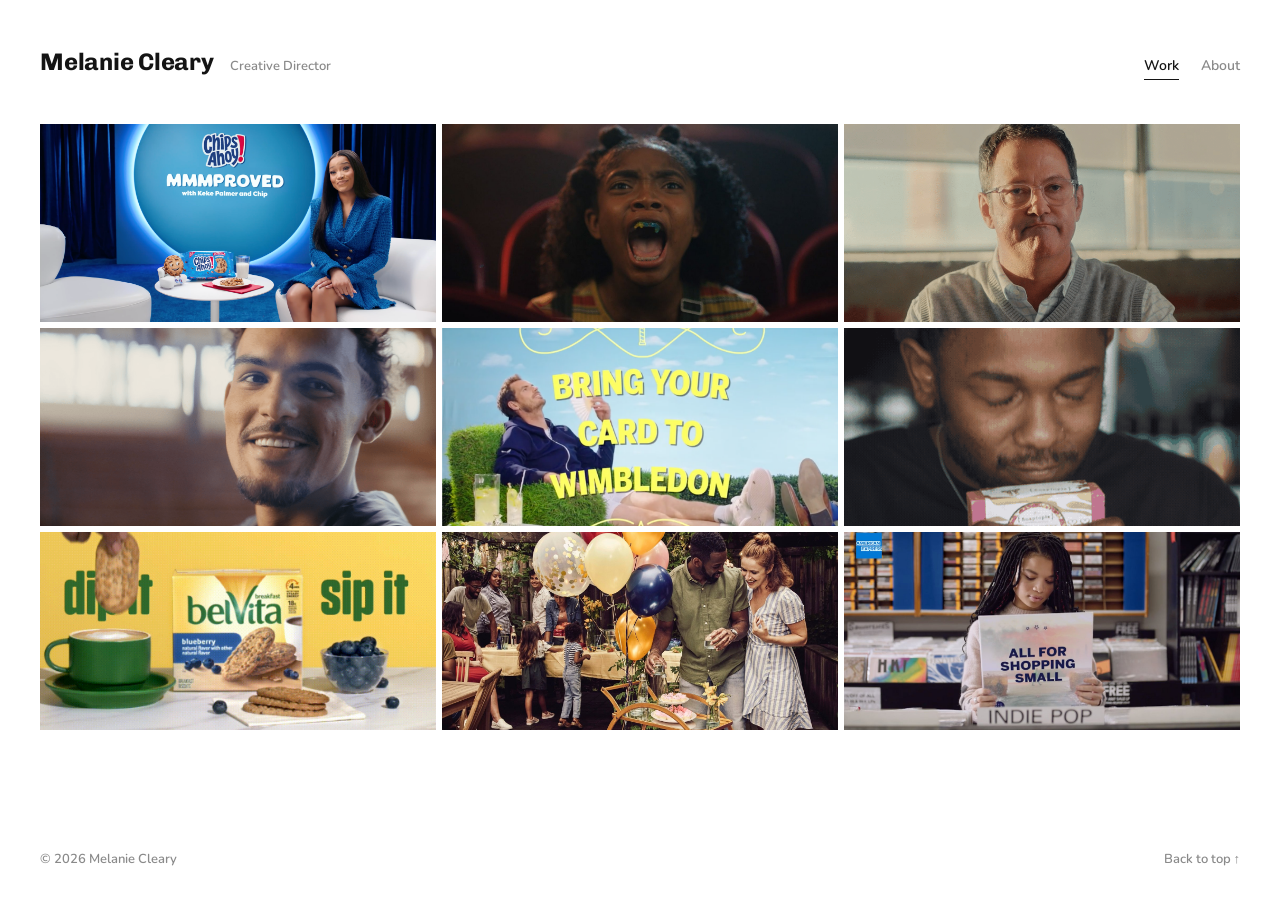
==== site/index.html @ 585d2a27 "Rebuild melaniecleary.com as a static site Static rebuild of the Squarespace portfolio: work grid, A" ====
<!doctype html>
<html lang="en">
<head>
<meta charset="utf-8">
<meta name="viewport" content="width=device-width, initial-scale=1">
<title>Melanie Cleary — Creative Director</title>
<meta name="description" content="Melanie Cleary is a Creative Director with an art direction background, based in New York City. This site is a collection of her work.">
<meta property="og:title" content="Melanie Cleary — Creative Director">
<meta property="og:description" content="Melanie Cleary is a Creative Director with an art direction background, based in New York City. This site is a collection of her work.">
<meta property="og:type" content="website">
<meta property="og:image" content="https://www.melaniecleary.com/assets/img/thumb-chips-ahoy.webp">
<link rel="icon" href="assets/favicon.svg" type="image/svg+xml">
<link rel="preconnect" href="https://fonts.googleapis.com">
<link rel="preconnect" href="https://fonts.gstatic.com" crossorigin>
<link rel="stylesheet" href="https://fonts.googleapis.com/css2?family=Chivo:wght@400;700;900&family=Nunito:ital,wght@0,400;0,600;0,700;1,400&display=swap">
<link rel="stylesheet" href="assets/css/style.css">
</head>
<body class="home">
<a class="skip" href="#main">Skip to content</a>
<header class="site-header wrap">
  <a class="brand" href="">
    <span class="brand-name">Melanie Cleary</span>
    <span class="brand-tag">Creative Director</span>
  </a>
  <nav class="site-nav" aria-label="Main">
    <a href="" aria-current="page">Work</a>
    <a href="about/">About</a>
  </nav>
</header>
<main id="main">
<h1 class="visually-hidden">Selected work</h1><ul class="work-grid wrap"><li><a class="card" href="chips-ahoy/"><img src="assets/img/thumb-chips-ahoy.webp" alt="" loading="eager" decoding="async"><span class="card-title">Chips Ahoy!</span></a></li><li><a class="card" href="invisalign/"><img src="assets/img/thumb-invisalign.jpg" alt="" loading="eager" decoding="async"><span class="card-title">Invisalign</span></a></li><li><a class="card" href="belvita-rise-and-thrive/"><img src="assets/img/thumb-belvita-rise-and-thrive.gif" alt="" loading="eager" decoding="async"><span class="card-title">belVita: Rise &amp; Thrive</span></a></li><li><a class="card" href="trident-trae-young/"><img src="assets/img/thumb-trident-trae-young.png" alt="" loading="lazy" decoding="async"><span class="card-title">Trident + Trae Young</span></a></li><li><a class="card" href="amex-wimbledon/"><img src="assets/img/thumb-amex-wimbledon.png" alt="" loading="lazy" decoding="async"><span class="card-title">AmEx + Wimbledon</span></a></li><li><a class="card" href="shoppingsmallwithshaq/"><img src="assets/img/thumb-shoppingsmallwithshaq.gif" alt="" loading="lazy" decoding="async"><span class="card-title">Shopping Small with Shaq</span></a></li><li><a class="card" href="belvitadipitsipit/"><img src="assets/img/thumb-belvitadipitsipit.gif" alt="" loading="lazy" decoding="async"><span class="card-title">belVita: Dip It Sip It</span></a></li><li><a class="card" href="pay-it-plan-it/"><img src="assets/img/thumb-pay-it-plan-it.jpg" alt="" loading="lazy" decoding="async"><span class="card-title">Pay It Plan It</span></a></li><li><a class="card" href="shop-small/"><img src="assets/img/thumb-shop-small.jpg" alt="" loading="lazy" decoding="async"><span class="card-title">Shop Small</span></a></li></ul>
</main>
<footer class="site-footer wrap">
  <span>© 2026 Melanie Cleary</span>
  <a href="#main" class="to-top">Back to top ↑</a>
</footer>
<script src="assets/js/main.js" defer></script>
</body>
</html>
---- site/assets/css/style.css ----
:root {
  --bg: #ffffff;
  --fg: #141414;
  --muted: #8a8a8a;
  --line: #e7e7e7;
  --tile: #f2f2f2;
  --accent: #141414;
  --gutter: clamp(16px, 4vw, 40px);
  --gap: 6px;
  --max: 1280px;
  --head: "Chivo", "Helvetica Neue", Arial, sans-serif;
  --body: "Nunito", "Helvetica Neue", Arial, sans-serif;
}

@media (prefers-color-scheme: dark) {
  :root {
    --bg: #111111;
    --fg: #f1f1f1;
    --muted: #9a9a9a;
    --line: #2a2a2a;
    --tile: #1c1c1c;
    --accent: #f1f1f1;
  }
}

*, *::before, *::after { box-sizing: border-box; }

html { -webkit-text-size-adjust: 100%; scroll-behavior: smooth; }

body {
  margin: 0;
  background: var(--bg);
  color: var(--fg);
  font: 400 17px/1.7 var(--body);
  -webkit-font-smoothing: antialiased;
  min-height: 100vh;
  display: flex;
  flex-direction: column;
}

main { flex: 1; }

img, iframe { display: block; max-width: 100%; }

a { color: inherit; }

figure { margin: 0; }

.wrap {
  width: 100%;
  max-width: var(--max);
  margin-inline: auto;
  padding-inline: var(--gutter);
}

.visually-hidden {
  position: absolute !important;
  width: 1px; height: 1px;
  overflow: hidden; clip: rect(0 0 0 0); white-space: nowrap;
}

.skip {
  position: absolute; left: 8px; top: -100px;
  background: var(--fg); color: var(--bg);
  padding: 6px 12px; z-index: 10; text-decoration: none;
}
.skip:focus { top: 8px; }

:focus-visible { outline: 2px solid var(--accent); outline-offset: 3px; }

/* Header ---------------------------------------------------------------- */

.site-header {
  display: flex;
  align-items: baseline;
  justify-content: space-between;
  gap: 16px;
  padding-top: clamp(24px, 5vw, 48px);
  padding-bottom: clamp(24px, 4vw, 44px);
}

.brand {
  display: flex;
  align-items: baseline;
  flex-wrap: wrap;
  column-gap: 16px;
  text-decoration: none;
}

.brand-name {
  font: 700 clamp(20px, 2.4vw, 24px)/1.2 var(--head);
  letter-spacing: -0.01em;
}

.brand-tag {
  font: 600 13px/1.2 var(--body);
  color: var(--muted);
}

.site-nav { display: flex; gap: 22px; }

.site-nav a {
  font: 600 14px/1 var(--body);
  color: var(--muted);
  text-decoration: none;
  padding-block: 6px;
  border-bottom: 1px solid transparent;
  transition: color .2s;
}
.site-nav a:hover { color: var(--fg); }
.site-nav a[aria-current="page"] { color: var(--fg); border-bottom-color: currentColor; }

/* Work grid -------------------------------------------------------------- */

.work-grid {
  list-style: none;
  margin: 0 auto;
  display: grid;
  grid-template-columns: repeat(3, 1fr);
  gap: var(--gap);
}

.card {
  position: relative;
  display: block;
  aspect-ratio: 2 / 1;
  overflow: hidden;
  background: var(--tile);
  text-decoration: none;
}

.card img {
  width: 100%; height: 100%;
  object-fit: cover;
  transition: transform .6s cubic-bezier(.2, .7, .2, 1), filter .4s;
}

.card-title {
  position: absolute; inset: 0;
  display: flex; align-items: center; justify-content: center;
  padding: 16px;
  text-align: center;
  font: 700 clamp(16px, 1.6vw, 22px)/1.2 var(--head);
  color: #fff;
  background: rgba(0, 0, 0, .45);
  opacity: 0;
  transition: opacity .3s;
}

.card:hover img, .card:focus-visible img { transform: scale(1.04); }
.card:hover .card-title, .card:focus-visible .card-title { opacity: 1; }

@media (hover: none) {
  .card { aspect-ratio: auto; background: none; }
  .card img { aspect-ratio: 2 / 1; background: var(--tile); }
  .card-title {
    position: static; opacity: 1; background: none; color: var(--fg);
    justify-content: flex-start; padding: 8px 0 14px; font-size: 15px;
  }
}

@media (max-width: 900px) { .work-grid { grid-template-columns: repeat(2, 1fr); } }
@media (max-width: 560px) { .work-grid { grid-template-columns: 1fr; } }

/* Project pages ---------------------------------------------------------- */

.project-head { margin-bottom: clamp(24px, 4vw, 40px); }

.project-head h1 {
  margin: 0;
  font: 900 clamp(34px, 6vw, 64px)/1.02 var(--head);
  letter-spacing: -0.02em;
}

.kicker, .subtitle { margin: 0; color: var(--muted); }
.kicker { font: 700 13px/1.4 var(--body); letter-spacing: .08em; text-transform: uppercase; margin-bottom: 10px; }
.subtitle { font: 400 clamp(18px, 2.2vw, 24px)/1.3 var(--head); margin-top: 10px; }

.project-body {
  display: flex;
  flex-direction: column;
  gap: clamp(20px, 3vw, 32px);
}

.prose { max-width: 70ch; }
.prose p { margin: 0 0 1em; }
.prose p:last-child { margin-bottom: 0; }
.prose a { text-underline-offset: 3px; }

.project-body > .prose { margin-block: clamp(8px, 2vw, 20px); }

.media { background: var(--tile); }
.media.video { width: 100%; }
.media.video iframe { width: 100%; height: 100%; border: 0; }
.media.image { background: none; }
.media.image img { width: 100%; height: auto; }

/* Single tall videos shouldn't fill the whole column. */
.project-body > .media.is-tall { max-width: 460px; margin-inline: auto; }

.row {
  display: grid;
  grid-template-columns: repeat(var(--cols), minmax(0, 1fr));
  gap: clamp(12px, 2vw, 24px);
  align-items: start;
}
.row-center { align-items: center; }
.row > .prose { padding: clamp(0px, 2vw, 24px); }

@media (max-width: 720px) {
  .row { grid-template-columns: repeat(min(var(--cols), 2), minmax(0, 1fr)); }
  .row > .prose { grid-column: 1 / -1; padding: 0; }
}
@media (max-width: 460px) {
  .row:has(> .is-tall) { grid-template-columns: 1fr; }
  .row > .is-tall { max-width: 360px; margin-inline: auto; width: 100%; }
}

.meta-list {
  border-top: 1px solid var(--line);
  padding-top: 18px;
  max-width: 70ch;
}
.meta-list h2 {
  margin: 0 0 10px;
  font: 700 12px/1.4 var(--body);
  letter-spacing: .1em;
  text-transform: uppercase;
  color: var(--muted);
}
.meta-list dl { margin: 0; display: grid; gap: 8px; }
.meta-list dl > div { display: grid; grid-template-columns: minmax(120px, 13em) 1fr; gap: 16px; }
.meta-list dt { font-weight: 700; }
.meta-list dd { margin: 0; }
@media (max-width: 560px) {
  .meta-list dl > div { grid-template-columns: 1fr; gap: 0; }
}

.gallery {
  display: grid;
  grid-template-columns: repeat(3, minmax(0, 1fr));
  gap: var(--gap);
}
.gallery-item { display: block; aspect-ratio: 4 / 3; overflow: hidden; background: var(--tile); cursor: zoom-in; }
.gallery-item img { width: 100%; height: 100%; object-fit: cover; transition: transform .5s; }
.gallery-item:hover img { transform: scale(1.03); }
@media (max-width: 560px) { .gallery { grid-template-columns: repeat(2, minmax(0, 1fr)); } }

/* Prev / next ------------------------------------------------------------ */

.pager {
  display: grid;
  grid-template-columns: 1fr auto 1fr;
  align-items: center;
  gap: 16px;
  margin-top: clamp(56px, 8vw, 96px);
  padding-top: 28px;
  border-top: 1px solid var(--line);
}
.pager::before { content: none; }
.pager-link { text-decoration: none; display: flex; flex-direction: column; gap: 2px; }
.pager-link span { font: 600 12px/1.4 var(--body); color: var(--muted); letter-spacing: .08em; text-transform: uppercase; }
.pager-link strong { font: 700 clamp(16px, 2vw, 22px)/1.25 var(--head); }
.pager-link:hover strong { text-decoration: underline; text-underline-offset: 4px; }
.pager-link.next { text-align: right; align-items: flex-end; }
.pager-all { font: 600 14px/1 var(--body); color: var(--muted); text-decoration: none; }
.pager-all:hover { color: var(--fg); }
@media (max-width: 560px) {
  .pager { grid-template-columns: 1fr 1fr; }
  .pager-all { grid-column: 1 / -1; grid-row: 2; text-align: center; padding-top: 8px; }
}

/* About ------------------------------------------------------------------ */

.about {
  display: grid;
  grid-template-columns: minmax(0, 1fr) minmax(0, 1fr);
  gap: clamp(32px, 6vw, 80px);
  align-items: start;
}
.about .lead { font-size: clamp(18px, 1.8vw, 21px); line-height: 1.6; }
.about .lead p:first-child { font: 900 clamp(34px, 5vw, 56px)/1 var(--head); margin-bottom: .5em; letter-spacing: -0.02em; }
.facts { margin: 36px 0 0; display: grid; gap: 18px; }
.facts dt {
  font: 700 12px/1.4 var(--body);
  letter-spacing: .1em;
  text-transform: uppercase;
  color: var(--muted);
}
.facts dd { margin: 2px 0 0; }
.about-photo img { width: 100%; height: auto; background: var(--tile); }
@media (max-width: 820px) {
  .about { grid-template-columns: 1fr; }
  .about-photo { max-width: 520px; }
}

.notfound { padding-block: 40px; }
.notfound h1 { font: 900 clamp(34px, 6vw, 56px)/1.05 var(--head); margin: 0 0 12px; }

/* Footer ----------------------------------------------------------------- */

.site-footer {
  display: flex;
  justify-content: space-between;
  gap: 16px;
  padding-top: clamp(48px, 8vw, 88px);
  padding-bottom: 32px;
  font: 600 13px/1.4 var(--body);
  color: var(--muted);
}
.site-footer a { text-decoration: none; }
.site-footer a:hover { color: var(--fg); }

/* Lightbox --------------------------------------------------------------- */

.lightbox {
  border: 0;
  padding: 0;
  max-width: 100vw;
  max-height: 100vh;
  width: 100vw;
  height: 100vh;
  background: rgba(10, 10, 10, .94);
  color: #fff;
}
.lightbox::backdrop { background: transparent; }
.lightbox[open] { display: flex; align-items: center; justify-content: center; }
.lightbox img { max-width: calc(100vw - 32px); max-height: calc(100vh - 120px); width: auto; height: auto; }
.lightbox button {
  position: absolute;
  background: none; border: 0; color: #fff;
  font: 400 30px/1 var(--head);
  padding: 16px; cursor: pointer; opacity: .8;
}
.lightbox button:hover { opacity: 1; }
.lb-close { top: 8px; right: 8px; }
.lb-prev { left: 4px; top: 50%; transform: translateY(-50%); }
.lb-next { right: 4px; top: 50%; transform: translateY(-50%); }
.lb-count { position: absolute; bottom: 20px; left: 0; right: 0; text-align: center; font: 600 13px/1 var(--body); opacity: .7; }

@media (prefers-reduced-motion: reduce) {
  html { scroll-behavior: auto; }
  *, *::before, *::after { transition: none !important; }
}
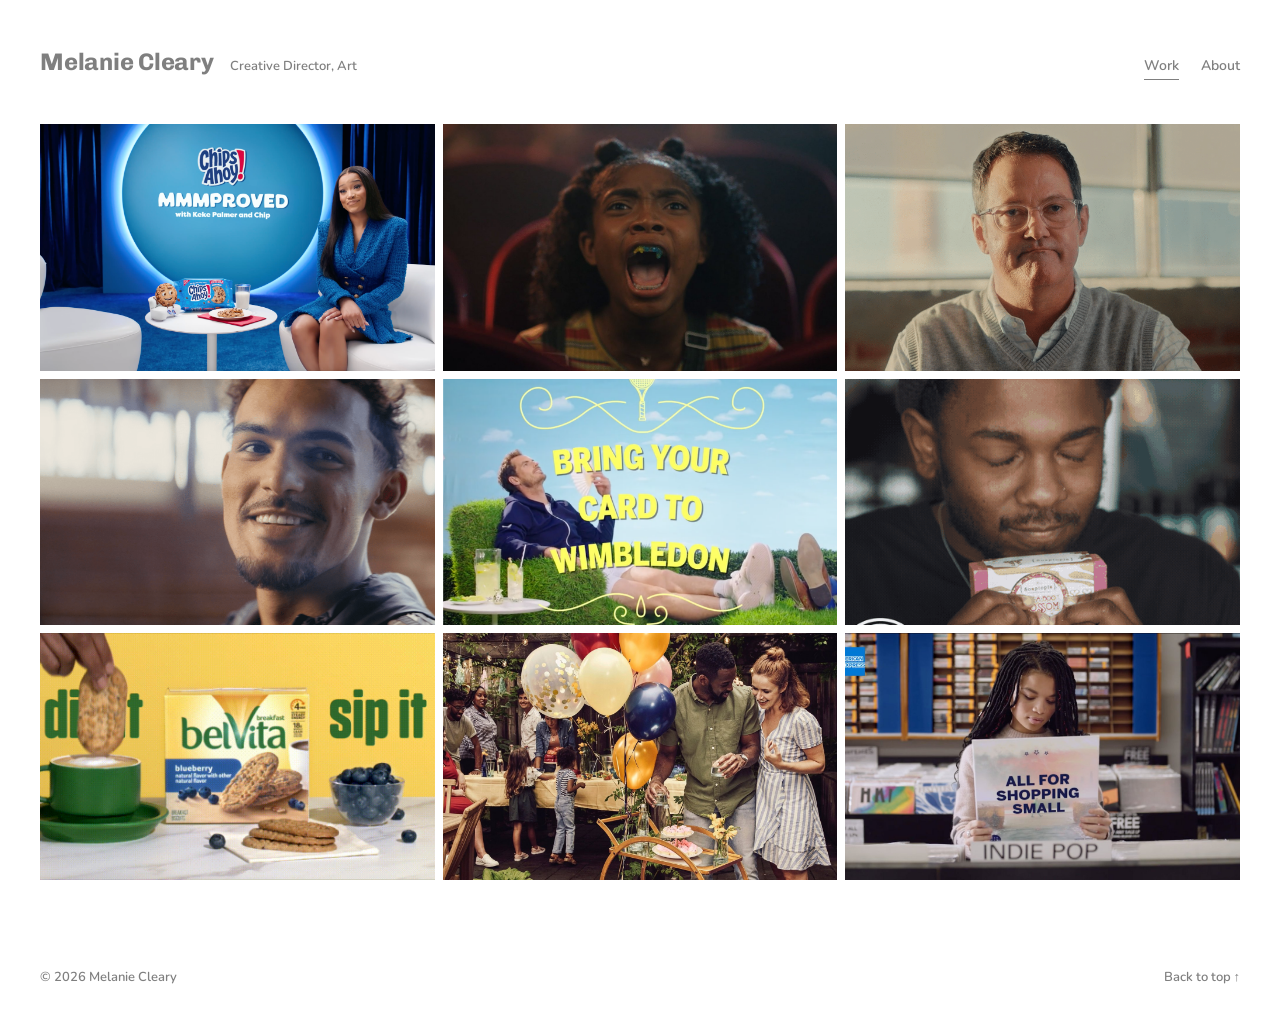
==== commit 6941edf0: "Gray text, larger home grid, full work grid under each project - Tagline reads "Creative Director, A" ====
--- a/site/index.html
+++ b/site/index.html
@@ -3,9 +3,9 @@
 <head>
 <meta charset="utf-8">
 <meta name="viewport" content="width=device-width, initial-scale=1">
-<title>Melanie Cleary — Creative Director</title>
+<title>Melanie Cleary — Creative Director, Art</title>
 <meta name="description" content="Melanie Cleary is a Creative Director with an art direction background, based in New York City. This site is a collection of her work.">
-<meta property="og:title" content="Melanie Cleary — Creative Director">
+<meta property="og:title" content="Melanie Cleary — Creative Director, Art">
 <meta property="og:description" content="Melanie Cleary is a Creative Director with an art direction background, based in New York City. This site is a collection of her work.">
 <meta property="og:type" content="website">
 <meta property="og:image" content="https://www.melaniecleary.com/assets/img/thumb-chips-ahoy.webp">
@@ -20,7 +20,7 @@
 <header class="site-header wrap">
   <a class="brand" href="">
     <span class="brand-name">Melanie Cleary</span>
-    <span class="brand-tag">Creative Director</span>
+    <span class="brand-tag">Creative Director, Art</span>
   </a>
   <nav class="site-nav" aria-label="Main">
     <a href="" aria-current="page">Work</a>
@@ -28,7 +28,7 @@
   </nav>
 </header>
 <main id="main">
-<h1 class="visually-hidden">Selected work</h1><ul class="work-grid wrap"><li><a class="card" href="chips-ahoy/"><img src="assets/img/thumb-chips-ahoy.webp" alt="" loading="eager" decoding="async"><span class="card-title">Chips Ahoy!</span></a></li><li><a class="card" href="invisalign/"><img src="assets/img/thumb-invisalign.jpg" alt="" loading="eager" decoding="async"><span class="card-title">Invisalign</span></a></li><li><a class="card" href="belvita-rise-and-thrive/"><img src="assets/img/thumb-belvita-rise-and-thrive.gif" alt="" loading="eager" decoding="async"><span class="card-title">belVita: Rise &amp; Thrive</span></a></li><li><a class="card" href="trident-trae-young/"><img src="assets/img/thumb-trident-trae-young.png" alt="" loading="lazy" decoding="async"><span class="card-title">Trident + Trae Young</span></a></li><li><a class="card" href="amex-wimbledon/"><img src="assets/img/thumb-amex-wimbledon.png" alt="" loading="lazy" decoding="async"><span class="card-title">AmEx + Wimbledon</span></a></li><li><a class="card" href="shoppingsmallwithshaq/"><img src="assets/img/thumb-shoppingsmallwithshaq.gif" alt="" loading="lazy" decoding="async"><span class="card-title">Shopping Small with Shaq</span></a></li><li><a class="card" href="belvitadipitsipit/"><img src="assets/img/thumb-belvitadipitsipit.gif" alt="" loading="lazy" decoding="async"><span class="card-title">belVita: Dip It Sip It</span></a></li><li><a class="card" href="pay-it-plan-it/"><img src="assets/img/thumb-pay-it-plan-it.jpg" alt="" loading="lazy" decoding="async"><span class="card-title">Pay It Plan It</span></a></li><li><a class="card" href="shop-small/"><img src="assets/img/thumb-shop-small.jpg" alt="" loading="lazy" decoding="async"><span class="card-title">Shop Small</span></a></li></ul>
+<h1 class="visually-hidden">Selected work</h1><div class="grid-wrap"><ul class="work-grid"><li><a class="card" href="chips-ahoy/"><img src="assets/img/thumb-chips-ahoy.webp" alt="" loading="eager" decoding="async"><span class="card-title">Chips Ahoy!</span></a></li><li><a class="card" href="invisalign/"><img src="assets/img/thumb-invisalign.jpg" alt="" loading="eager" decoding="async"><span class="card-title">Invisalign</span></a></li><li><a class="card" href="belvita-rise-and-thrive/"><img src="assets/img/thumb-belvita-rise-and-thrive.gif" alt="" loading="eager" decoding="async"><span class="card-title">belVita: Rise &amp; Thrive</span></a></li><li><a class="card" href="trident-trae-young/"><img src="assets/img/thumb-trident-trae-young.png" alt="" loading="lazy" decoding="async"><span class="card-title">Trident + Trae Young</span></a></li><li><a class="card" href="amex-wimbledon/"><img src="assets/img/thumb-amex-wimbledon.png" alt="" loading="lazy" decoding="async"><span class="card-title">AmEx + Wimbledon</span></a></li><li><a class="card" href="shoppingsmallwithshaq/"><img src="assets/img/thumb-shoppingsmallwithshaq.gif" alt="" loading="lazy" decoding="async"><span class="card-title">Shopping Small with Shaq</span></a></li><li><a class="card" href="belvitadipitsipit/"><img src="assets/img/thumb-belvitadipitsipit.gif" alt="" loading="lazy" decoding="async"><span class="card-title">belVita: Dip It Sip It</span></a></li><li><a class="card" href="pay-it-plan-it/"><img src="assets/img/thumb-pay-it-plan-it.jpg" alt="" loading="lazy" decoding="async"><span class="card-title">Pay It Plan It</span></a></li><li><a class="card" href="shop-small/"><img src="assets/img/thumb-shop-small.jpg" alt="" loading="lazy" decoding="async"><span class="card-title">Shop Small</span></a></li></ul></div>
 </main>
 <footer class="site-footer wrap">
   <span>© 2026 Melanie Cleary</span>
--- a/site/assets/css/style.css
+++ b/site/assets/css/style.css
@@ -1,26 +1,18 @@
 :root {
+  color-scheme: light;
   --bg: #ffffff;
-  --fg: #141414;
-  --muted: #8a8a8a;
-  --line: #e7e7e7;
-  --tile: #f2f2f2;
-  --accent: #141414;
+  --fg: rgb(0 0 0 / .5);
+  --muted: rgb(0 0 0 / .5);
+  --hover: #000000;
+  --line: #ececec;
+  --tile: #f4f4f4;
+  --accent: #000000;
   --gutter: clamp(16px, 4vw, 40px);
-  --gap: 6px;
+  --gap: 8px;
   --max: 1280px;
+  --max-wide: 1760px;
   --head: "Chivo", "Helvetica Neue", Arial, sans-serif;
   --body: "Nunito", "Helvetica Neue", Arial, sans-serif;
-}
-
-@media (prefers-color-scheme: dark) {
-  :root {
-    --bg: #111111;
-    --fg: #f1f1f1;
-    --muted: #9a9a9a;
-    --line: #2a2a2a;
-    --tile: #1c1c1c;
-    --accent: #f1f1f1;
-  }
 }
 
 *, *::before, *::after { box-sizing: border-box; }
@@ -70,6 +62,8 @@
 
 /* Header ---------------------------------------------------------------- */
 
+.site-header, .site-footer { max-width: var(--max-wide); }
+
 .site-header {
   display: flex;
   align-items: baseline;
@@ -86,6 +80,7 @@
   column-gap: 16px;
   text-decoration: none;
 }
+.brand:hover .brand-name { color: var(--hover); }
 
 .brand-name {
   font: 700 clamp(20px, 2.4vw, 24px)/1.2 var(--head);
@@ -107,14 +102,22 @@
   border-bottom: 1px solid transparent;
   transition: color .2s;
 }
-.site-nav a:hover { color: var(--fg); }
-.site-nav a[aria-current="page"] { color: var(--fg); border-bottom-color: currentColor; }
+.site-nav a:hover { color: var(--hover); }
+.site-nav a[aria-current="page"] { border-bottom-color: currentColor; }
 
 /* Work grid -------------------------------------------------------------- */
+
+.grid-wrap {
+  width: 100%;
+  max-width: var(--max-wide);
+  margin-inline: auto;
+  padding-inline: var(--gutter);
+}
 
 .work-grid {
   list-style: none;
-  margin: 0 auto;
+  margin: 0;
+  padding: 0;
   display: grid;
   grid-template-columns: repeat(3, 1fr);
   gap: var(--gap);
@@ -123,7 +126,7 @@
 .card {
   position: relative;
   display: block;
-  aspect-ratio: 2 / 1;
+  aspect-ratio: 16 / 10;
   overflow: hidden;
   background: var(--tile);
   text-decoration: none;
@@ -152,12 +155,16 @@
 
 @media (hover: none) {
   .card { aspect-ratio: auto; background: none; }
-  .card img { aspect-ratio: 2 / 1; background: var(--tile); }
+  .card img { aspect-ratio: 16 / 10; background: var(--tile); }
   .card-title {
     position: static; opacity: 1; background: none; color: var(--fg);
+    font-family: var(--body); font-weight: 600;
     justify-content: flex-start; padding: 8px 0 14px; font-size: 15px;
   }
 }
+
+/* On a project page, the grid marks the project you're on. */
+.card[aria-current="page"] .card-title { opacity: 1; }
 
 @media (max-width: 900px) { .work-grid { grid-template-columns: repeat(2, 1fr); } }
 @media (max-width: 560px) { .work-grid { grid-template-columns: 1fr; } }
@@ -186,6 +193,7 @@
 .prose p { margin: 0 0 1em; }
 .prose p:last-child { margin-bottom: 0; }
 .prose a { text-underline-offset: 3px; }
+.prose a:hover { color: var(--hover); }
 
 .project-body > .prose { margin-block: clamp(8px, 2vw, 20px); }
 
@@ -246,28 +254,12 @@
 .gallery-item:hover img { transform: scale(1.03); }
 @media (max-width: 560px) { .gallery { grid-template-columns: repeat(2, minmax(0, 1fr)); } }
 
-/* Prev / next ------------------------------------------------------------ */
-
-.pager {
-  display: grid;
-  grid-template-columns: 1fr auto 1fr;
-  align-items: center;
-  gap: 16px;
+/* All work, under each project ------------------------------------------ */
+
+.more-work {
   margin-top: clamp(56px, 8vw, 96px);
-  padding-top: 28px;
+  padding-top: clamp(32px, 4vw, 48px);
   border-top: 1px solid var(--line);
-}
-.pager::before { content: none; }
-.pager-link { text-decoration: none; display: flex; flex-direction: column; gap: 2px; }
-.pager-link span { font: 600 12px/1.4 var(--body); color: var(--muted); letter-spacing: .08em; text-transform: uppercase; }
-.pager-link strong { font: 700 clamp(16px, 2vw, 22px)/1.25 var(--head); }
-.pager-link:hover strong { text-decoration: underline; text-underline-offset: 4px; }
-.pager-link.next { text-align: right; align-items: flex-end; }
-.pager-all { font: 600 14px/1 var(--body); color: var(--muted); text-decoration: none; }
-.pager-all:hover { color: var(--fg); }
-@media (max-width: 560px) {
-  .pager { grid-template-columns: 1fr 1fr; }
-  .pager-all { grid-column: 1 / -1; grid-row: 2; text-align: center; padding-top: 8px; }
 }
 
 /* About ------------------------------------------------------------------ */
@@ -309,7 +301,7 @@
   color: var(--muted);
 }
 .site-footer a { text-decoration: none; }
-.site-footer a:hover { color: var(--fg); }
+.site-footer a:hover { color: var(--hover); }
 
 /* Lightbox --------------------------------------------------------------- */
 
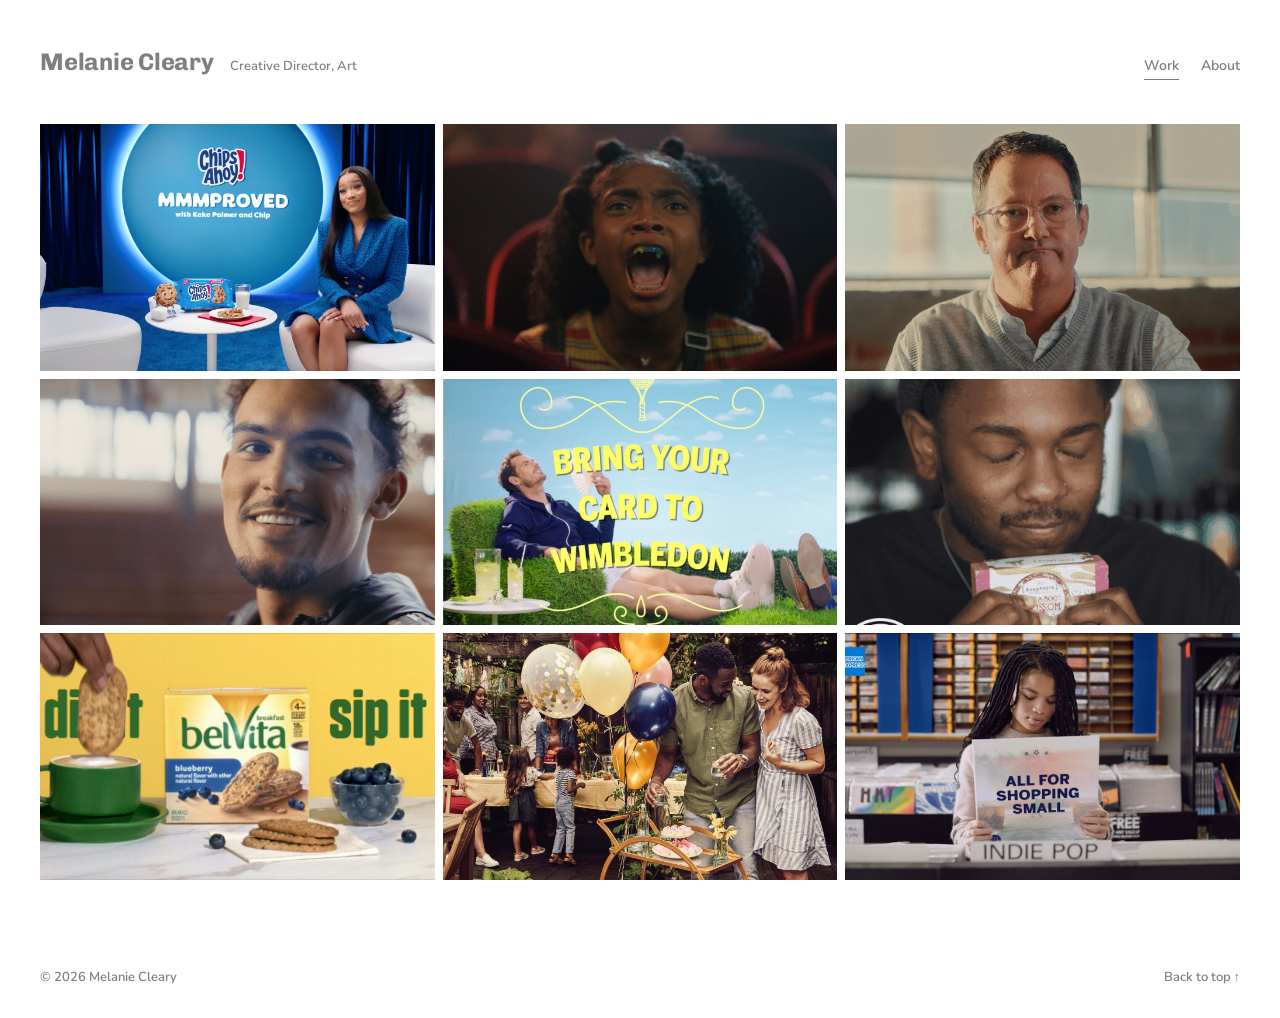
==== commit ff8c6f2e: "Use melaniecleary.com (no www) as the site address www now redirects to the bare domain via a Cloudf" ====
--- a/site/index.html
+++ b/site/index.html
@@ -8,7 +8,7 @@
 <meta property="og:title" content="Melanie Cleary — Creative Director, Art">
 <meta property="og:description" content="Melanie Cleary is a Creative Director with an art direction background, based in New York City. This site is a collection of her work.">
 <meta property="og:type" content="website">
-<meta property="og:image" content="https://www.melaniecleary.com/assets/img/thumb-chips-ahoy.webp">
+<meta property="og:image" content="https://melaniecleary.com/assets/img/thumb-chips-ahoy.webp">
 <link rel="icon" href="assets/favicon.svg" type="image/svg+xml">
 <link rel="preconnect" href="https://fonts.googleapis.com">
 <link rel="preconnect" href="https://fonts.gstatic.com" crossorigin>
--- a/site/assets/css/style.css
+++ b/site/assets/css/style.css
@@ -62,7 +62,7 @@
 
 /* Header ---------------------------------------------------------------- */
 
-.site-header, .site-footer { max-width: var(--max-wide); }
+.site-header, .site-footer, .project { max-width: var(--max-wide); }
 
 .site-header {
   display: flex;
@@ -195,7 +195,9 @@
 .prose a { text-underline-offset: 3px; }
 .prose a:hover { color: var(--hover); }
 
-.project-body > .prose { margin-block: clamp(8px, 2vw, 20px); }
+/* Project copy runs three quarters of the way across the page. */
+.project-body > .prose { margin-block: clamp(8px, 2vw, 20px); max-width: 75%; }
+@media (max-width: 720px) { .project-body > .prose { max-width: none; } }
 
 .media { background: var(--tile); }
 .media.video { width: 100%; }
@@ -203,6 +205,9 @@
 .media.image { background: none; }
 .media.image img { width: 100%; height: auto; }
 
+/* Full-width videos stay short enough to fit on screen. */
+.project-body > .media.video { width: min(100%, calc(85vh * var(--r))); }
+
 /* Single tall videos shouldn't fill the whole column. */
 .project-body > .media.is-tall { max-width: 460px; margin-inline: auto; }
 
@@ -227,7 +232,7 @@
 .meta-list {
   border-top: 1px solid var(--line);
   padding-top: 18px;
-  max-width: 70ch;
+  max-width: 75%;
 }
 .meta-list h2 {
   margin: 0 0 10px;
@@ -240,6 +245,7 @@
 .meta-list dl > div { display: grid; grid-template-columns: minmax(120px, 13em) 1fr; gap: 16px; }
 .meta-list dt { font-weight: 700; }
 .meta-list dd { margin: 0; }
+@media (max-width: 720px) { .meta-list { max-width: none; } }
 @media (max-width: 560px) {
   .meta-list dl > div { grid-template-columns: 1fr; gap: 0; }
 }
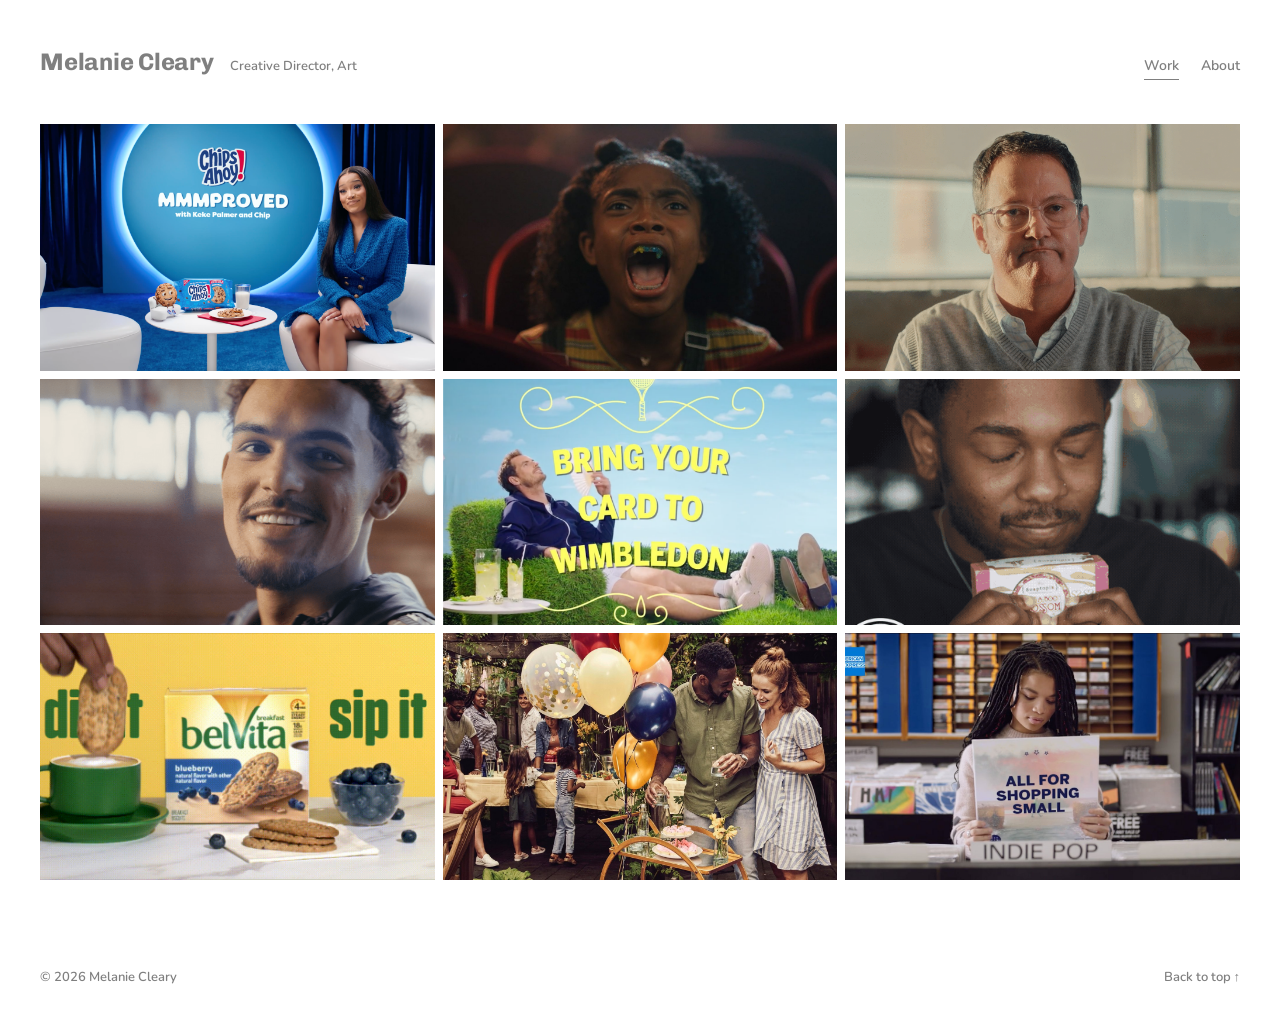
==== commit ba8b875e: "Add canonical URLs pointing at melaniecleary.com www is about to serve the site directly instead of " ====
--- a/site/index.html
+++ b/site/index.html
@@ -8,6 +8,8 @@
 <meta property="og:title" content="Melanie Cleary — Creative Director, Art">
 <meta property="og:description" content="Melanie Cleary is a Creative Director with an art direction background, based in New York City. This site is a collection of her work.">
 <meta property="og:type" content="website">
+<link rel="canonical" href="https://melaniecleary.com/">
+<meta property="og:url" content="https://melaniecleary.com/">
 <meta property="og:image" content="https://melaniecleary.com/assets/img/thumb-chips-ahoy.webp">
 <link rel="icon" href="assets/favicon.svg" type="image/svg+xml">
 <link rel="preconnect" href="https://fonts.googleapis.com">
--- a/site/assets/css/style.css
+++ b/site/assets/css/style.css
@@ -11,6 +11,7 @@
   --gap: 8px;
   --max: 1280px;
   --max-wide: 1760px;
+  --column: 960px;
   --head: "Chivo", "Helvetica Neue", Arial, sans-serif;
   --body: "Nunito", "Helvetica Neue", Arial, sans-serif;
 }
@@ -62,7 +63,11 @@
 
 /* Header ---------------------------------------------------------------- */
 
-.site-header, .site-footer, .project { max-width: var(--max-wide); }
+.site-header, .site-footer { max-width: var(--max-wide); }
+
+/* Project pages: one centered column. Titles, text and full-width videos all
+   share its edges; a row of two vertical videos fills it exactly. */
+.project { max-width: calc(var(--column) + 2 * var(--gutter)); }
 
 .site-header {
   display: flex;
@@ -195,9 +200,7 @@
 .prose a { text-underline-offset: 3px; }
 .prose a:hover { color: var(--hover); }
 
-/* Project copy runs three quarters of the way across the page. */
-.project-body > .prose { margin-block: clamp(8px, 2vw, 20px); max-width: 75%; }
-@media (max-width: 720px) { .project-body > .prose { max-width: none; } }
+.project-body > .prose { margin-block: clamp(8px, 2vw, 20px); max-width: none; }
 
 .media { background: var(--tile); }
 .media.video { width: 100%; }
@@ -205,9 +208,6 @@
 .media.image { background: none; }
 .media.image img { width: 100%; height: auto; }
 
-/* Full-width videos stay short enough to fit on screen. */
-.project-body > .media.video { width: min(100%, calc(85vh * var(--r))); }
-
 /* Single tall videos shouldn't fill the whole column. */
 .project-body > .media.is-tall { max-width: 460px; margin-inline: auto; }
 
@@ -232,7 +232,6 @@
 .meta-list {
   border-top: 1px solid var(--line);
   padding-top: 18px;
-  max-width: 75%;
 }
 .meta-list h2 {
   margin: 0 0 10px;
@@ -245,7 +244,6 @@
 .meta-list dl > div { display: grid; grid-template-columns: minmax(120px, 13em) 1fr; gap: 16px; }
 .meta-list dt { font-weight: 700; }
 .meta-list dd { margin: 0; }
-@media (max-width: 720px) { .meta-list { max-width: none; } }
 @media (max-width: 560px) {
   .meta-list dl > div { grid-template-columns: 1fr; gap: 0; }
 }
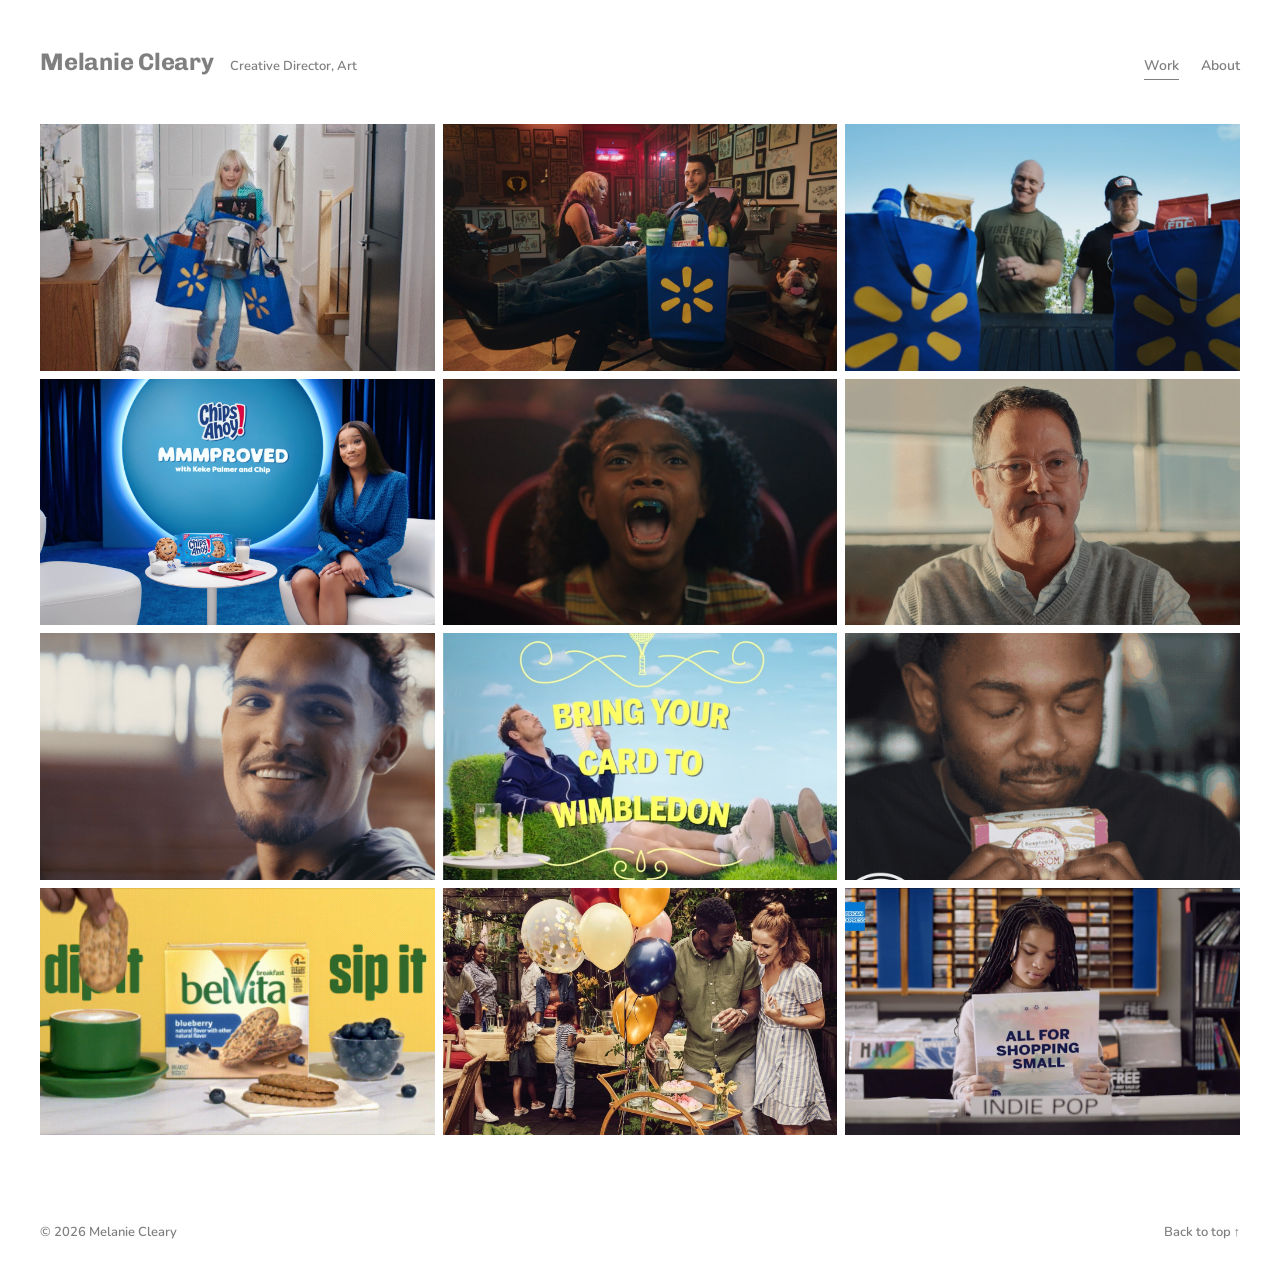
==== commit a1b59e09: "Add three Walmart projects and the Chips Ahoy! write-up - Walmart: Anna Faris' Day In, Health & Well" ====
--- a/site/index.html
+++ b/site/index.html
@@ -10,7 +10,7 @@
 <meta property="og:type" content="website">
 <link rel="canonical" href="https://melaniecleary.com/">
 <meta property="og:url" content="https://melaniecleary.com/">
-<meta property="og:image" content="https://melaniecleary.com/assets/img/thumb-chips-ahoy.webp">
+<meta property="og:image" content="https://melaniecleary.com/assets/img/thumb-walmart-anna-faris.webp">
 <link rel="icon" href="assets/favicon.svg" type="image/svg+xml">
 <link rel="preconnect" href="https://fonts.googleapis.com">
 <link rel="preconnect" href="https://fonts.gstatic.com" crossorigin>
@@ -30,7 +30,7 @@
   </nav>
 </header>
 <main id="main">
-<h1 class="visually-hidden">Selected work</h1><div class="grid-wrap"><ul class="work-grid"><li><a class="card" href="chips-ahoy/"><img src="assets/img/thumb-chips-ahoy.webp" alt="" loading="eager" decoding="async"><span class="card-title">Chips Ahoy!</span></a></li><li><a class="card" href="invisalign/"><img src="assets/img/thumb-invisalign.jpg" alt="" loading="eager" decoding="async"><span class="card-title">Invisalign</span></a></li><li><a class="card" href="belvita-rise-and-thrive/"><img src="assets/img/thumb-belvita-rise-and-thrive.gif" alt="" loading="eager" decoding="async"><span class="card-title">belVita: Rise &amp; Thrive</span></a></li><li><a class="card" href="trident-trae-young/"><img src="assets/img/thumb-trident-trae-young.png" alt="" loading="lazy" decoding="async"><span class="card-title">Trident + Trae Young</span></a></li><li><a class="card" href="amex-wimbledon/"><img src="assets/img/thumb-amex-wimbledon.png" alt="" loading="lazy" decoding="async"><span class="card-title">AmEx + Wimbledon</span></a></li><li><a class="card" href="shoppingsmallwithshaq/"><img src="assets/img/thumb-shoppingsmallwithshaq.gif" alt="" loading="lazy" decoding="async"><span class="card-title">Shopping Small with Shaq</span></a></li><li><a class="card" href="belvitadipitsipit/"><img src="assets/img/thumb-belvitadipitsipit.gif" alt="" loading="lazy" decoding="async"><span class="card-title">belVita: Dip It Sip It</span></a></li><li><a class="card" href="pay-it-plan-it/"><img src="assets/img/thumb-pay-it-plan-it.jpg" alt="" loading="lazy" decoding="async"><span class="card-title">Pay It Plan It</span></a></li><li><a class="card" href="shop-small/"><img src="assets/img/thumb-shop-small.jpg" alt="" loading="lazy" decoding="async"><span class="card-title">Shop Small</span></a></li></ul></div>
+<h1 class="visually-hidden">Selected work</h1><div class="grid-wrap"><ul class="work-grid"><li><a class="card" href="walmart-anna-faris/"><img src="assets/img/thumb-walmart-anna-faris.webp" alt="" loading="eager" decoding="async"><span class="card-title">Walmart: Anna Faris’ Day In</span></a></li><li><a class="card" href="walmart-health-and-wellness/"><img src="assets/img/thumb-walmart-health-and-wellness.jpg" alt="" loading="eager" decoding="async"><span class="card-title">Walmart: Health &amp; Wellness</span></a></li><li><a class="card" href="walmart-fire-dept-coffee/"><img src="assets/img/thumb-walmart-fire-dept-coffee.jpg" alt="" loading="eager" decoding="async"><span class="card-title">Walmart: Fire Dept. Coffee</span></a></li><li><a class="card" href="chips-ahoy/"><img src="assets/img/thumb-chips-ahoy.webp" alt="" loading="lazy" decoding="async"><span class="card-title">Chips Ahoy!</span></a></li><li><a class="card" href="invisalign/"><img src="assets/img/thumb-invisalign.jpg" alt="" loading="lazy" decoding="async"><span class="card-title">Invisalign</span></a></li><li><a class="card" href="belvita-rise-and-thrive/"><img src="assets/img/thumb-belvita-rise-and-thrive.gif" alt="" loading="lazy" decoding="async"><span class="card-title">belVita: Rise &amp; Thrive</span></a></li><li><a class="card" href="trident-trae-young/"><img src="assets/img/thumb-trident-trae-young.png" alt="" loading="lazy" decoding="async"><span class="card-title">Trident + Trae Young</span></a></li><li><a class="card" href="amex-wimbledon/"><img src="assets/img/thumb-amex-wimbledon.png" alt="" loading="lazy" decoding="async"><span class="card-title">AmEx + Wimbledon</span></a></li><li><a class="card" href="shoppingsmallwithshaq/"><img src="assets/img/thumb-shoppingsmallwithshaq.gif" alt="" loading="lazy" decoding="async"><span class="card-title">Shopping Small with Shaq</span></a></li><li><a class="card" href="belvitadipitsipit/"><img src="assets/img/thumb-belvitadipitsipit.gif" alt="" loading="lazy" decoding="async"><span class="card-title">belVita: Dip It Sip It</span></a></li><li><a class="card" href="pay-it-plan-it/"><img src="assets/img/thumb-pay-it-plan-it.jpg" alt="" loading="lazy" decoding="async"><span class="card-title">Pay It Plan It</span></a></li><li><a class="card" href="shop-small/"><img src="assets/img/thumb-shop-small.jpg" alt="" loading="lazy" decoding="async"><span class="card-title">Shop Small</span></a></li></ul></div>
 </main>
 <footer class="site-footer wrap">
   <span>© 2026 Melanie Cleary</span>
--- a/site/assets/css/style.css
+++ b/site/assets/css/style.css
@@ -196,6 +196,9 @@
 
 .prose { max-width: 70ch; }
 .prose p { margin: 0 0 1em; }
+/* Avoid single words stranded on the last line. */
+p, dd, li { text-wrap: pretty; }
+h1, h2 { text-wrap: balance; }
 .prose p:last-child { margin-bottom: 0; }
 .prose a { text-underline-offset: 3px; }
 .prose a:hover { color: var(--hover); }
@@ -262,15 +265,50 @@
 
 .more-work {
   margin-top: clamp(56px, 8vw, 96px);
-  padding-top: clamp(32px, 4vw, 48px);
+  padding-top: clamp(24px, 3vw, 36px);
   border-top: 1px solid var(--line);
 }
 
+/* A footer strip: every project in small tiles, greyed out until hovered.
+   One row on wide screens, two on mid-size ones. */
+.more-work .work-grid { grid-template-columns: repeat(12, minmax(0, 1fr)); gap: 4px; }
+@media (max-width: 1400px) { .more-work .work-grid { grid-template-columns: repeat(6, minmax(0, 1fr)); } }
+
+.more-work .card img {
+  filter: grayscale(1);
+  opacity: .45;
+  transition: filter .3s, opacity .3s, transform .6s cubic-bezier(.2, .7, .2, 1);
+}
+.more-work .card:hover img,
+.more-work .card:focus-visible img { filter: none; opacity: 1; }
+
+/* Title sits on a bottom fade so the colour still shows through on hover. */
+.more-work .card-title {
+  font-size: 12px;
+  padding: 6px;
+  align-items: flex-end;
+  background: linear-gradient(transparent 35%, rgba(0, 0, 0, .65));
+}
+
+/* The project you're on: title centred on an even shade. */
+@media (hover: hover) {
+  .more-work .card[aria-current="page"] .card-title { align-items: center; background: rgba(0, 0, 0, .45); }
+}
+
+@media (max-width: 900px) {
+  .more-work .work-grid { grid-template-columns: repeat(3, minmax(0, 1fr)); max-width: 480px; }
+}
+
+@media (hover: none) {
+  .more-work .card-title { font-size: 11px; padding: 4px 0 8px; line-height: 1.25; background: none; text-align: left; }
+}
+
 /* About ------------------------------------------------------------------ */
 
 .about {
+  max-width: var(--max-wide);
   display: grid;
-  grid-template-columns: minmax(0, 1fr) minmax(0, 1fr);
+  grid-template-columns: minmax(0, 1fr) auto;
   gap: clamp(32px, 6vw, 80px);
   align-items: start;
 }
@@ -284,10 +322,19 @@
   color: var(--muted);
 }
 .facts dd { margin: 2px 0 0; }
-.about-photo img { width: 100%; height: auto; background: var(--tile); }
+.about-text { max-width: 640px; }
+/* The portrait is sized by the window height so it always fits on screen. */
+.about-photo img {
+  width: auto;
+  height: clamp(420px, calc(100vh - 200px), 900px);
+  max-width: 100%;
+  object-fit: cover;
+  background: var(--tile);
+}
 @media (max-width: 820px) {
   .about { grid-template-columns: 1fr; }
   .about-photo { max-width: 520px; }
+  .about-photo img { width: 100%; height: auto; }
 }
 
 .notfound { padding-block: 40px; }
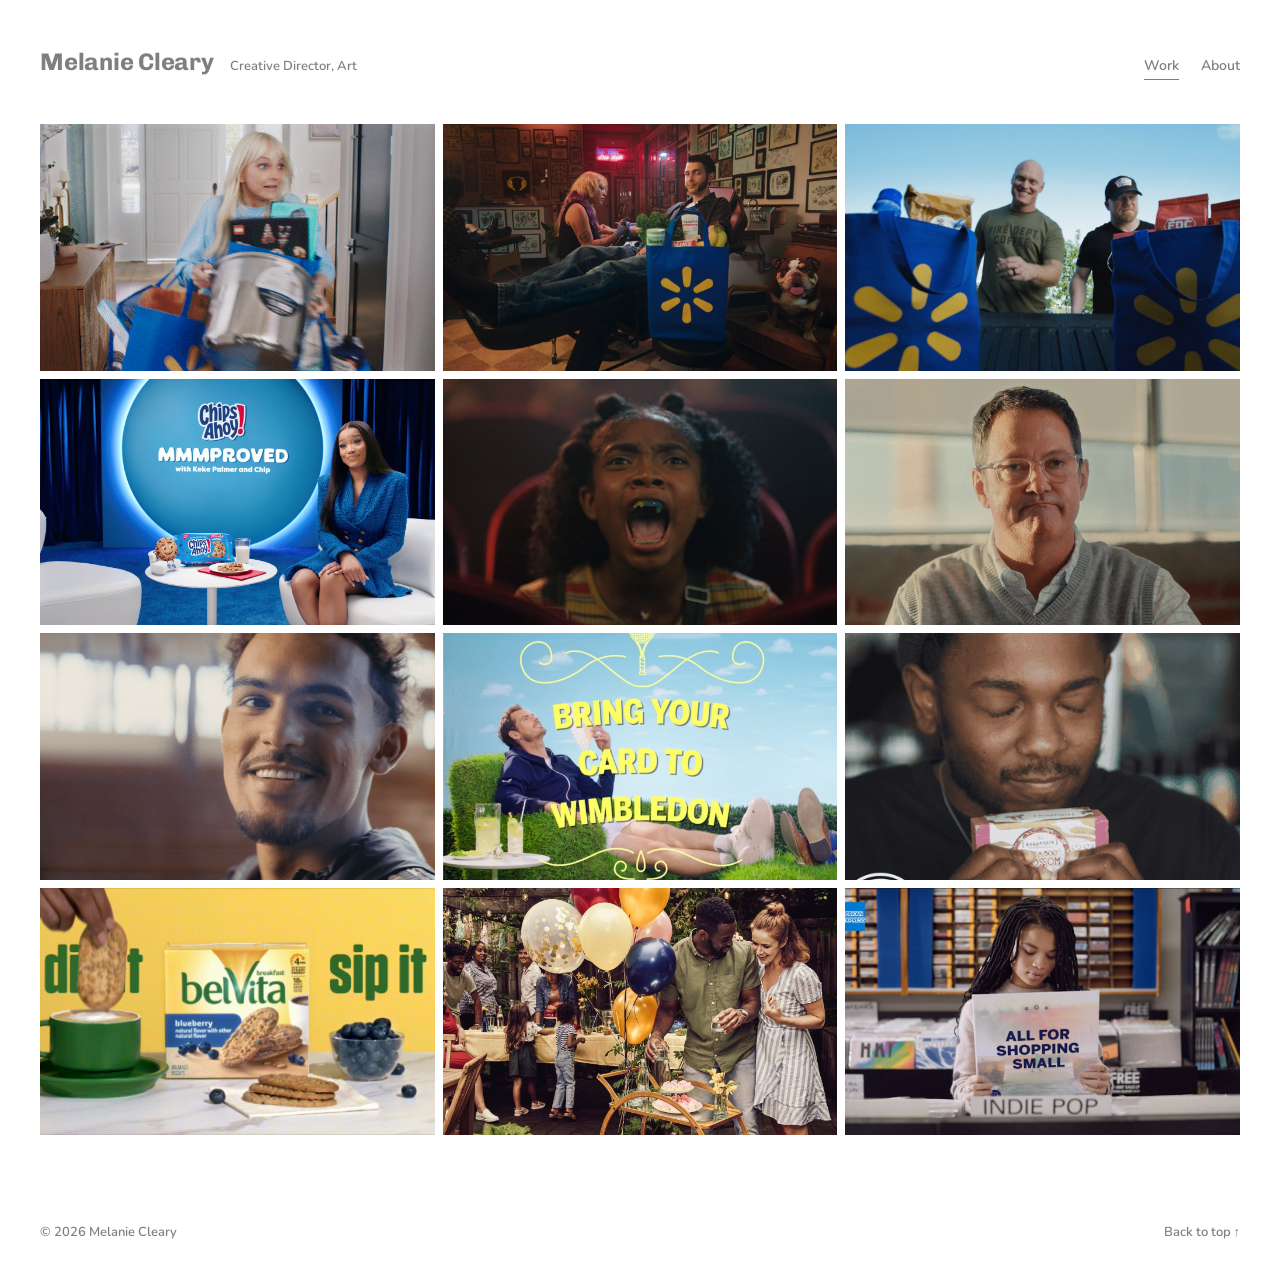
==== commit c8b53bf2: "Use the animated Anna Faris GIF as the project thumbnail Co-Authored-By: Claude Opus 5.5 <noreply@an" ====
--- a/site/index.html
+++ b/site/index.html
@@ -10,7 +10,7 @@
 <meta property="og:type" content="website">
 <link rel="canonical" href="https://melaniecleary.com/">
 <meta property="og:url" content="https://melaniecleary.com/">
-<meta property="og:image" content="https://melaniecleary.com/assets/img/thumb-walmart-anna-faris.webp">
+<meta property="og:image" content="https://melaniecleary.com/assets/img/thumb-walmart-anna-faris.gif">
 <link rel="icon" href="assets/favicon.svg" type="image/svg+xml">
 <link rel="preconnect" href="https://fonts.googleapis.com">
 <link rel="preconnect" href="https://fonts.gstatic.com" crossorigin>
@@ -30,7 +30,7 @@
   </nav>
 </header>
 <main id="main">
-<h1 class="visually-hidden">Selected work</h1><div class="grid-wrap"><ul class="work-grid"><li><a class="card" href="walmart-anna-faris/"><img src="assets/img/thumb-walmart-anna-faris.webp" alt="" loading="eager" decoding="async"><span class="card-title">Walmart: Anna Faris’ Day In</span></a></li><li><a class="card" href="walmart-health-and-wellness/"><img src="assets/img/thumb-walmart-health-and-wellness.jpg" alt="" loading="eager" decoding="async"><span class="card-title">Walmart: Health &amp; Wellness</span></a></li><li><a class="card" href="walmart-fire-dept-coffee/"><img src="assets/img/thumb-walmart-fire-dept-coffee.jpg" alt="" loading="eager" decoding="async"><span class="card-title">Walmart: Fire Dept. Coffee</span></a></li><li><a class="card" href="chips-ahoy/"><img src="assets/img/thumb-chips-ahoy.webp" alt="" loading="lazy" decoding="async"><span class="card-title">Chips Ahoy!</span></a></li><li><a class="card" href="invisalign/"><img src="assets/img/thumb-invisalign.jpg" alt="" loading="lazy" decoding="async"><span class="card-title">Invisalign</span></a></li><li><a class="card" href="belvita-rise-and-thrive/"><img src="assets/img/thumb-belvita-rise-and-thrive.gif" alt="" loading="lazy" decoding="async"><span class="card-title">belVita: Rise &amp; Thrive</span></a></li><li><a class="card" href="trident-trae-young/"><img src="assets/img/thumb-trident-trae-young.png" alt="" loading="lazy" decoding="async"><span class="card-title">Trident + Trae Young</span></a></li><li><a class="card" href="amex-wimbledon/"><img src="assets/img/thumb-amex-wimbledon.png" alt="" loading="lazy" decoding="async"><span class="card-title">AmEx + Wimbledon</span></a></li><li><a class="card" href="shoppingsmallwithshaq/"><img src="assets/img/thumb-shoppingsmallwithshaq.gif" alt="" loading="lazy" decoding="async"><span class="card-title">Shopping Small with Shaq</span></a></li><li><a class="card" href="belvitadipitsipit/"><img src="assets/img/thumb-belvitadipitsipit.gif" alt="" loading="lazy" decoding="async"><span class="card-title">belVita: Dip It Sip It</span></a></li><li><a class="card" href="pay-it-plan-it/"><img src="assets/img/thumb-pay-it-plan-it.jpg" alt="" loading="lazy" decoding="async"><span class="card-title">Pay It Plan It</span></a></li><li><a class="card" href="shop-small/"><img src="assets/img/thumb-shop-small.jpg" alt="" loading="lazy" decoding="async"><span class="card-title">Shop Small</span></a></li></ul></div>
+<h1 class="visually-hidden">Selected work</h1><div class="grid-wrap"><ul class="work-grid"><li><a class="card" href="walmart-anna-faris/"><img src="assets/img/thumb-walmart-anna-faris.gif" alt="" loading="eager" decoding="async"><span class="card-title">Walmart: Anna Faris’ Day In</span></a></li><li><a class="card" href="walmart-health-and-wellness/"><img src="assets/img/thumb-walmart-health-and-wellness.jpg" alt="" loading="eager" decoding="async"><span class="card-title">Walmart: Health &amp; Wellness</span></a></li><li><a class="card" href="walmart-fire-dept-coffee/"><img src="assets/img/thumb-walmart-fire-dept-coffee.jpg" alt="" loading="eager" decoding="async"><span class="card-title">Walmart: Fire Dept. Coffee</span></a></li><li><a class="card" href="chips-ahoy/"><img src="assets/img/thumb-chips-ahoy.webp" alt="" loading="lazy" decoding="async"><span class="card-title">Chips Ahoy!</span></a></li><li><a class="card" href="invisalign/"><img src="assets/img/thumb-invisalign.jpg" alt="" loading="lazy" decoding="async"><span class="card-title">Invisalign</span></a></li><li><a class="card" href="belvita-rise-and-thrive/"><img src="assets/img/thumb-belvita-rise-and-thrive.gif" alt="" loading="lazy" decoding="async"><span class="card-title">belVita: Rise &amp; Thrive</span></a></li><li><a class="card" href="trident-trae-young/"><img src="assets/img/thumb-trident-trae-young.png" alt="" loading="lazy" decoding="async"><span class="card-title">Trident + Trae Young</span></a></li><li><a class="card" href="amex-wimbledon/"><img src="assets/img/thumb-amex-wimbledon.png" alt="" loading="lazy" decoding="async"><span class="card-title">AmEx + Wimbledon</span></a></li><li><a class="card" href="shoppingsmallwithshaq/"><img src="assets/img/thumb-shoppingsmallwithshaq.gif" alt="" loading="lazy" decoding="async"><span class="card-title">Shopping Small with Shaq</span></a></li><li><a class="card" href="belvitadipitsipit/"><img src="assets/img/thumb-belvitadipitsipit.gif" alt="" loading="lazy" decoding="async"><span class="card-title">belVita: Dip It Sip It</span></a></li><li><a class="card" href="pay-it-plan-it/"><img src="assets/img/thumb-pay-it-plan-it.jpg" alt="" loading="lazy" decoding="async"><span class="card-title">Pay It Plan It</span></a></li><li><a class="card" href="shop-small/"><img src="assets/img/thumb-shop-small.jpg" alt="" loading="lazy" decoding="async"><span class="card-title">Shop Small</span></a></li></ul></div>
 </main>
 <footer class="site-footer wrap">
   <span>© 2026 Melanie Cleary</span>
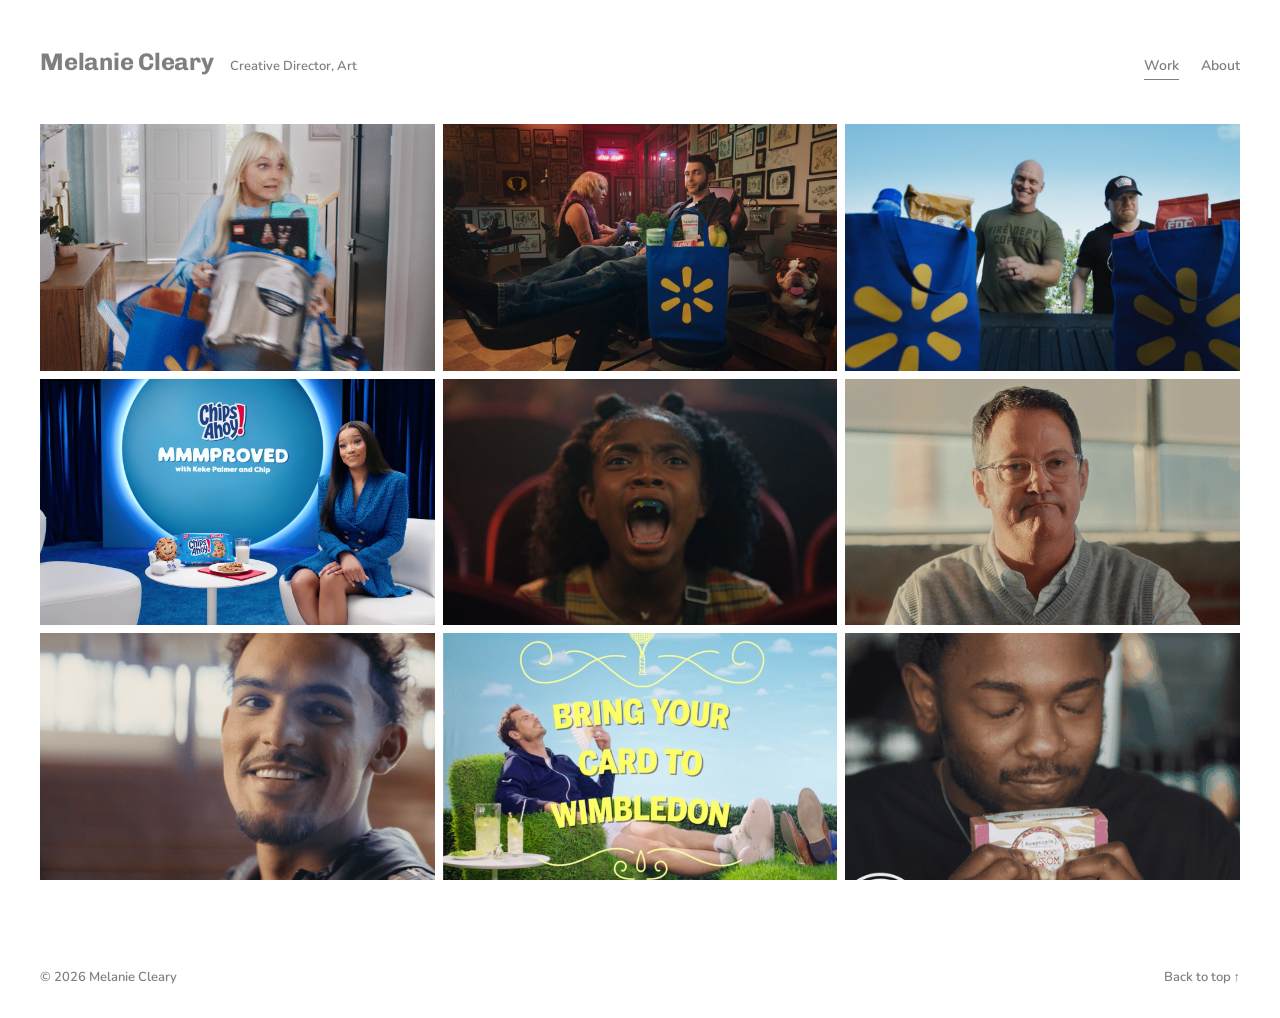
==== commit 515c6e52: "Hide Dip It Sip It, Pay It Plan It and Shop Small from the grids Adds a "hidden" flag in content.jso" ====
--- a/site/index.html
+++ b/site/index.html
@@ -30,7 +30,7 @@
   </nav>
 </header>
 <main id="main">
-<h1 class="visually-hidden">Selected work</h1><div class="grid-wrap"><ul class="work-grid"><li><a class="card" href="walmart-anna-faris/"><img src="assets/img/thumb-walmart-anna-faris.gif" alt="" loading="eager" decoding="async"><span class="card-title">Walmart: Anna Faris’ Day In</span></a></li><li><a class="card" href="walmart-health-and-wellness/"><img src="assets/img/thumb-walmart-health-and-wellness.jpg" alt="" loading="eager" decoding="async"><span class="card-title">Walmart: Health &amp; Wellness</span></a></li><li><a class="card" href="walmart-fire-dept-coffee/"><img src="assets/img/thumb-walmart-fire-dept-coffee.jpg" alt="" loading="eager" decoding="async"><span class="card-title">Walmart: Fire Dept. Coffee</span></a></li><li><a class="card" href="chips-ahoy/"><img src="assets/img/thumb-chips-ahoy.webp" alt="" loading="lazy" decoding="async"><span class="card-title">Chips Ahoy!</span></a></li><li><a class="card" href="invisalign/"><img src="assets/img/thumb-invisalign.jpg" alt="" loading="lazy" decoding="async"><span class="card-title">Invisalign</span></a></li><li><a class="card" href="belvita-rise-and-thrive/"><img src="assets/img/thumb-belvita-rise-and-thrive.gif" alt="" loading="lazy" decoding="async"><span class="card-title">belVita: Rise &amp; Thrive</span></a></li><li><a class="card" href="trident-trae-young/"><img src="assets/img/thumb-trident-trae-young.png" alt="" loading="lazy" decoding="async"><span class="card-title">Trident + Trae Young</span></a></li><li><a class="card" href="amex-wimbledon/"><img src="assets/img/thumb-amex-wimbledon.png" alt="" loading="lazy" decoding="async"><span class="card-title">AmEx + Wimbledon</span></a></li><li><a class="card" href="shoppingsmallwithshaq/"><img src="assets/img/thumb-shoppingsmallwithshaq.gif" alt="" loading="lazy" decoding="async"><span class="card-title">Shopping Small with Shaq</span></a></li><li><a class="card" href="belvitadipitsipit/"><img src="assets/img/thumb-belvitadipitsipit.gif" alt="" loading="lazy" decoding="async"><span class="card-title">belVita: Dip It Sip It</span></a></li><li><a class="card" href="pay-it-plan-it/"><img src="assets/img/thumb-pay-it-plan-it.jpg" alt="" loading="lazy" decoding="async"><span class="card-title">Pay It Plan It</span></a></li><li><a class="card" href="shop-small/"><img src="assets/img/thumb-shop-small.jpg" alt="" loading="lazy" decoding="async"><span class="card-title">Shop Small</span></a></li></ul></div>
+<h1 class="visually-hidden">Selected work</h1><div class="grid-wrap"><ul class="work-grid" style="--count:9;--mid:9"><li><a class="card" href="walmart-anna-faris/"><img src="assets/img/thumb-walmart-anna-faris.gif" alt="" loading="eager" decoding="async"><span class="card-title">Walmart: Anna Faris’ Day In</span></a></li><li><a class="card" href="walmart-health-and-wellness/"><img src="assets/img/thumb-walmart-health-and-wellness.jpg" alt="" loading="eager" decoding="async"><span class="card-title">Walmart: Health &amp; Wellness</span></a></li><li><a class="card" href="walmart-fire-dept-coffee/"><img src="assets/img/thumb-walmart-fire-dept-coffee.jpg" alt="" loading="eager" decoding="async"><span class="card-title">Walmart: Fire Dept. Coffee</span></a></li><li><a class="card" href="chips-ahoy/"><img src="assets/img/thumb-chips-ahoy.webp" alt="" loading="lazy" decoding="async"><span class="card-title">Chips Ahoy!</span></a></li><li><a class="card" href="invisalign/"><img src="assets/img/thumb-invisalign.jpg" alt="" loading="lazy" decoding="async"><span class="card-title">Invisalign</span></a></li><li><a class="card" href="belvita-rise-and-thrive/"><img src="assets/img/thumb-belvita-rise-and-thrive.gif" alt="" loading="lazy" decoding="async"><span class="card-title">belVita: Rise &amp; Thrive</span></a></li><li><a class="card" href="trident-trae-young/"><img src="assets/img/thumb-trident-trae-young.png" alt="" loading="lazy" decoding="async"><span class="card-title">Trident + Trae Young</span></a></li><li><a class="card" href="amex-wimbledon/"><img src="assets/img/thumb-amex-wimbledon.png" alt="" loading="lazy" decoding="async"><span class="card-title">AmEx + Wimbledon</span></a></li><li><a class="card" href="shoppingsmallwithshaq/"><img src="assets/img/thumb-shoppingsmallwithshaq.gif" alt="" loading="lazy" decoding="async"><span class="card-title">Shopping Small with Shaq</span></a></li></ul></div>
 </main>
 <footer class="site-footer wrap">
   <span>© 2026 Melanie Cleary</span>
--- a/site/assets/css/style.css
+++ b/site/assets/css/style.css
@@ -271,8 +271,8 @@
 
 /* A footer strip: every project in small tiles, greyed out until hovered.
    One row on wide screens, two on mid-size ones. */
-.more-work .work-grid { grid-template-columns: repeat(12, minmax(0, 1fr)); gap: 4px; }
-@media (max-width: 1400px) { .more-work .work-grid { grid-template-columns: repeat(6, minmax(0, 1fr)); } }
+.more-work .work-grid { grid-template-columns: repeat(var(--count), minmax(0, 1fr)); gap: 4px; }
+@media (max-width: 1400px) { .more-work .work-grid { grid-template-columns: repeat(var(--mid), minmax(0, 1fr)); } }
 
 .more-work .card img {
   filter: grayscale(1);
@@ -308,10 +308,12 @@
 .about {
   max-width: var(--max-wide);
   display: grid;
-  grid-template-columns: minmax(0, 1fr) auto;
+  grid-template-columns: auto minmax(0, 1fr);
   gap: clamp(32px, 6vw, 80px);
   align-items: start;
 }
+/* Photo on the left on wide screens; on phones it follows the text. */
+.about-photo { order: -1; }
 .about .lead { font-size: clamp(18px, 1.8vw, 21px); line-height: 1.6; }
 .about .lead p:first-child { font: 900 clamp(34px, 5vw, 56px)/1 var(--head); margin-bottom: .5em; letter-spacing: -0.02em; }
 .facts { margin: 36px 0 0; display: grid; gap: 18px; }
@@ -327,13 +329,14 @@
 .about-photo img {
   width: auto;
   height: clamp(420px, calc(100vh - 200px), 900px);
+  aspect-ratio: 2 / 3; /* reserves the photo's width before it loads, so the text doesn't jump */
   max-width: 100%;
   object-fit: cover;
   background: var(--tile);
 }
 @media (max-width: 820px) {
   .about { grid-template-columns: 1fr; }
-  .about-photo { max-width: 520px; }
+  .about-photo { max-width: 520px; order: 0; }
   .about-photo img { width: 100%; height: auto; }
 }
 
